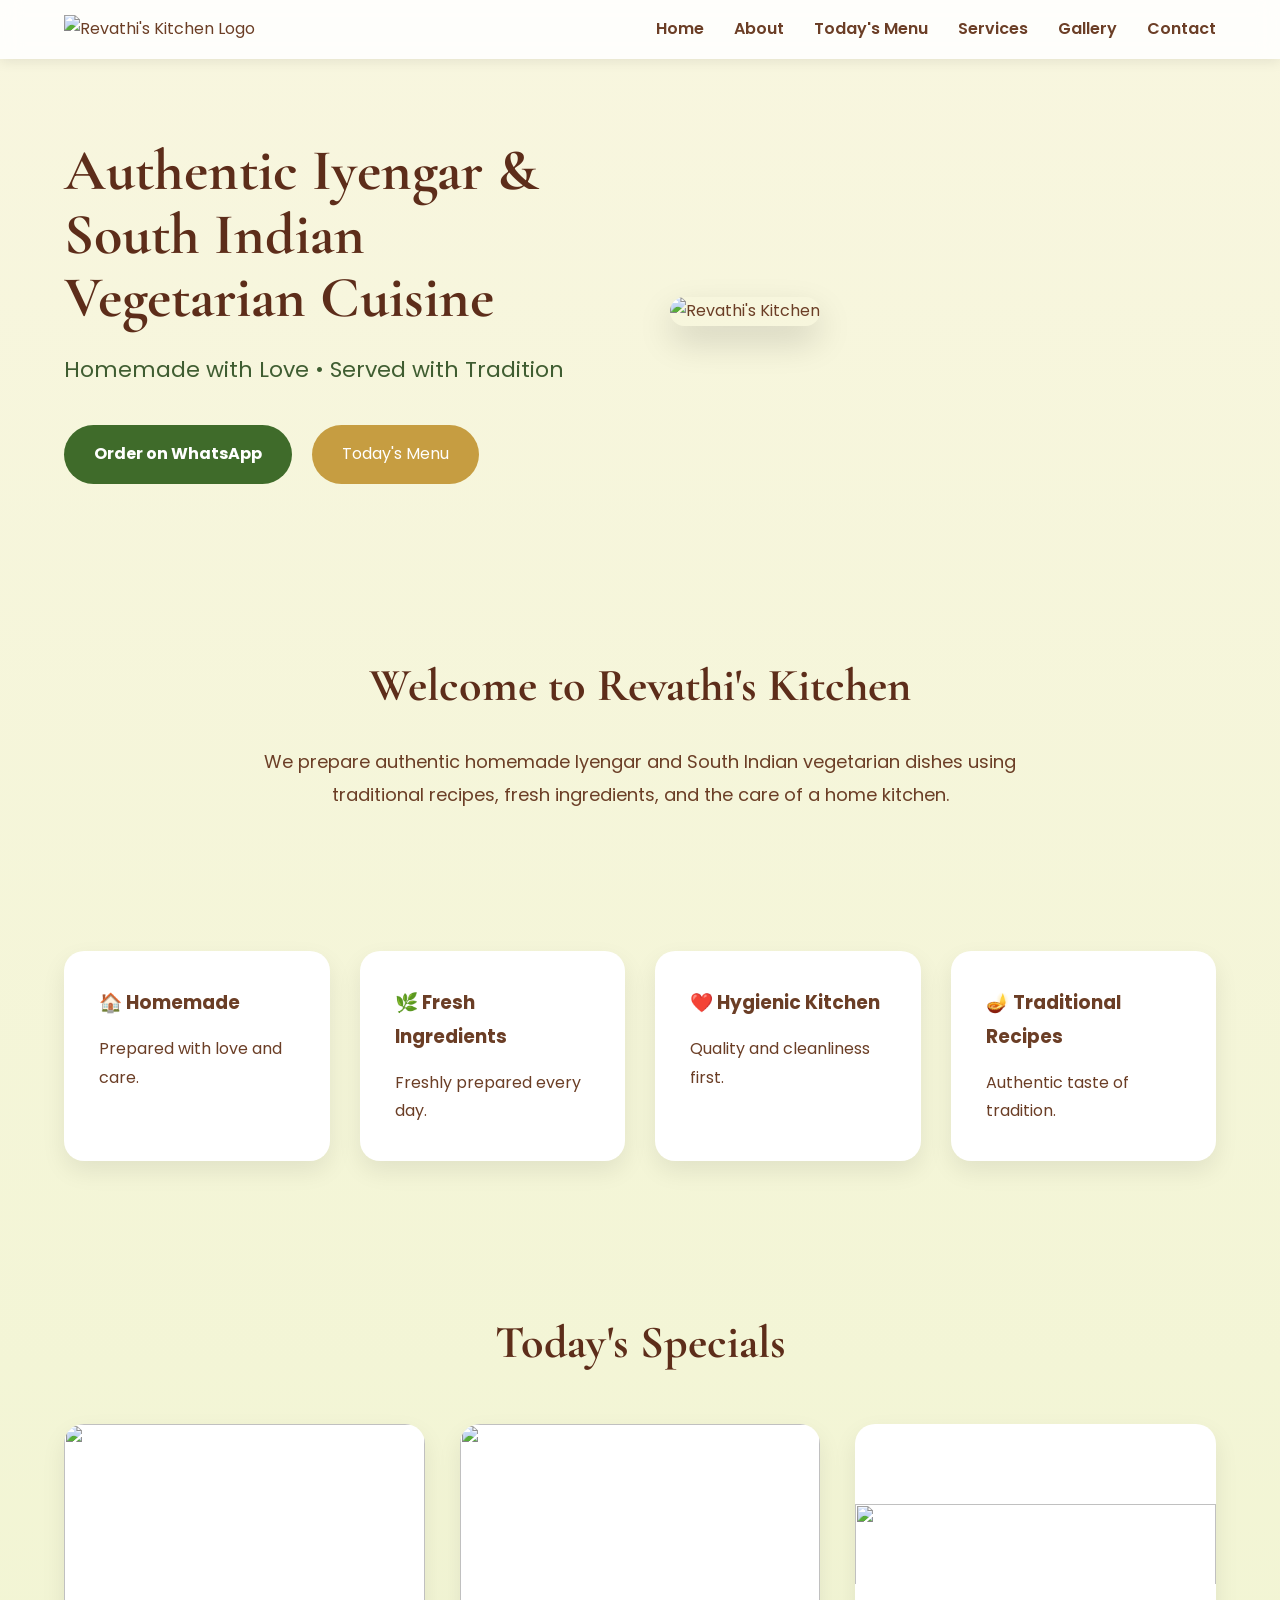
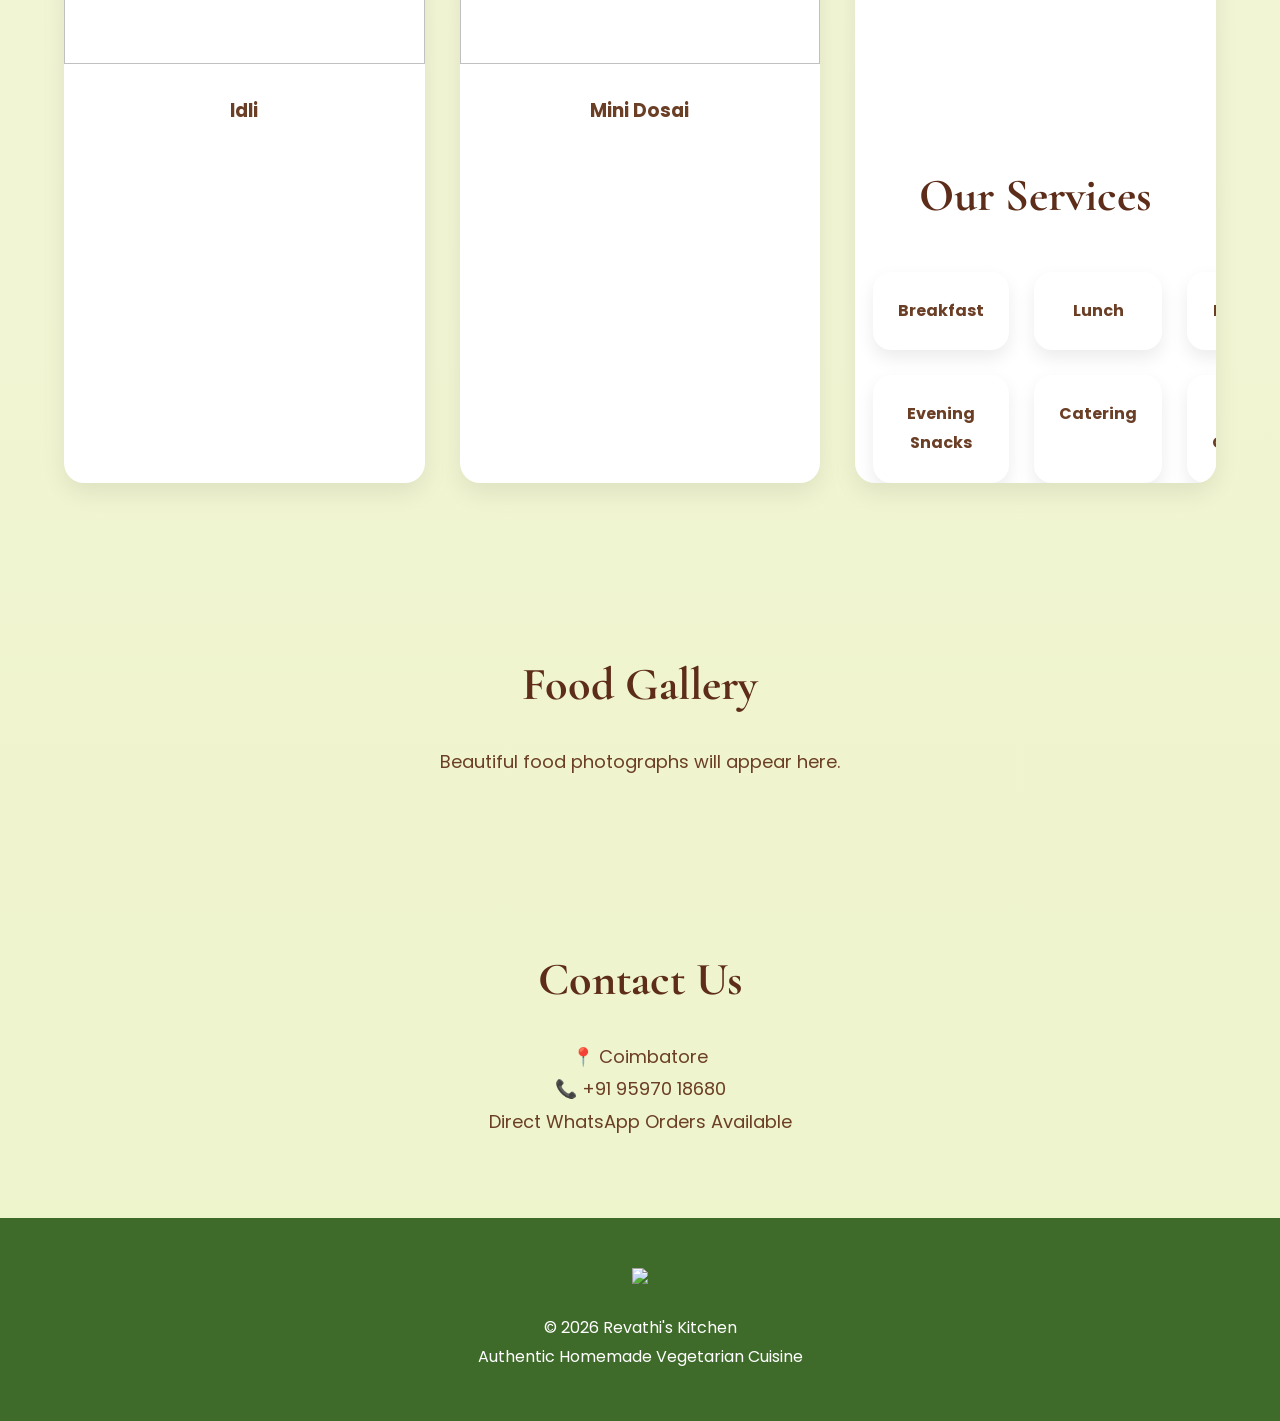
==== index.html @ b97d8c5c "Changes-1-06-08-2026-17:26" ====
<!DOCTYPE html>
<html lang="en">

<head>
    <meta charset="UTF-8">
    <meta name="viewport" content="width=device-width, initial-scale=1.0">

    <title>Revathi's Kitchen | Authentic Iyengar & South Indian Vegetarian Cuisine</title>

    <meta name="description"
        content="Revathi's Kitchen - Authentic Iyengar & South Indian Vegetarian Cuisine. Fresh Homemade Breakfast, Lunch, Dinner, Catering & Bulk Orders in Coimbatore.">

    <meta name="keywords"
        content="Revathi's Kitchen, Coimbatore, Vegetarian Food, Iyengar Food, Homemade Food, Breakfast, Lunch, Catering">

    <link rel="stylesheet" href="css/style.css">

    <link rel="preconnect" href="https://fonts.googleapis.com">
    <link rel="preconnect" href="https://fonts.gstatic.com" crossorigin>

    <link href="https://fonts.googleapis.com/css2?family=Cormorant+Garamond:wght@500;600;700&family=Poppins:wght@300;400;500;600&display=swap" rel="stylesheet">

</head>

<body>

    <!-- ==========================
            HEADER
    ============================ -->

    <header>

        <div class="container nav-container">

            <div class="brand">

                <img src="images/RK_LOGO_PNG.png"
                    alt="Revathi's Kitchen Logo">

            </div>

            <nav>

                <ul>

                    <li><a href="#">Home</a></li>

                    <li><a href="#about">About</a></li>

                    <li><a href="#specials">Today's Menu</a></li>

                    <li><a href="#services">Services</a></li>

                    <li><a href="#gallery">Gallery</a></li>

                    <li><a href="#contact">Contact</a></li>

                </ul>

            </nav>

        </div>

    </header>



    <!-- ==========================
            HERO SECTION
    ============================ -->

    <section class="hero">

        <div class="container hero-grid">

            <div class="hero-text">

                <h1>

                    Authentic Iyengar & South Indian
                    Vegetarian Cuisine

                </h1>

                <p>

                    Homemade with Love • Served with Tradition

                </p>

                <div class="hero-buttons">

                    <a href="#" class="btn-primary">

                        Order on WhatsApp

                    </a>

                    <a href="#specials" class="btn-secondary">

                        Today's Menu

                    </a>

                </div>

            </div>

            <div class="hero-image">

                <img src="images/hero.jpg"
                    alt="Revathi's Kitchen">

            </div>

        </div>

    </section>



    <!-- ==========================
            ABOUT
    ============================ -->

    <section id="about" class="section">

        <div class="container">

            <h2>

                Welcome to Revathi's Kitchen

            </h2>

            <p>

                We prepare authentic homemade Iyengar and
                South Indian vegetarian dishes using
                traditional recipes, fresh ingredients,
                and the care of a home kitchen.

            </p>

        </div>

    </section>



    <!-- ==========================
            WHY US
    ============================ -->

    <section class="features">

        <div class="container feature-grid">

            <div class="feature">

                <h3>🏠 Homemade</h3>

                <p>Prepared with love and care.</p>

            </div>

            <div class="feature">

                <h3>🌿 Fresh Ingredients</h3>

                <p>Freshly prepared every day.</p>

            </div>

            <div class="feature">

                <h3>❤️ Hygienic Kitchen</h3>

                <p>Quality and cleanliness first.</p>

            </div>

            <div class="feature">

                <h3>🪔 Traditional Recipes</h3>

                <p>Authentic taste of tradition.</p>

            </div>

        </div>

    </section>



    <!-- ==========================
            TODAY'S SPECIALS
    ============================ -->

    <section id="specials" class="section">

        <div class="container">

            <h2>

                Today's Specials

            </h2>

            <div class="menu-grid">

                <div class="menu-card">

                    <img src="images/Idli.png">

                    <h3>Idli</h3>

                </div>

                <div class="menu-card">

                    <img src="images/dosa.png">

                    <h3>Mini Dosai</h3>

                </div>

                <div class="menu-card">

                    <img src="images/meals.jpg

                    <h3>South Indian Meals</h3>

                </div>

            </div>

        </div>

    </section>



    <!-- ==========================
            SERVICES
    ============================ -->

    <section id="services" class="section">

        <div class="container">

            <h2>

                Our Services

            </h2>

            <div class="services-grid">

                <div>Breakfast</div>

                <div>Lunch</div>

                <div>Dinner</div>

                <div>Evening Snacks</div>

                <div>Catering</div>

                <div>Bulk Orders</div>

            </div>

        </div>

    </section>



    <!-- ==========================
            GALLERY
    ============================ -->

    <section id="gallery" class="section">

        <div class="container">

            <h2>

                Food Gallery

            </h2>

            <p>

                Beautiful food photographs will appear here.

            </p>

        </div>

    </section>



    <!-- ==========================
            CONTACT
    ============================ -->

    <section id="contact" class="section">

        <div class="container">

            <h2>

                Contact Us

            </h2>

            <p>

                📍 Coimbatore

            </p>

            <p>

                📞 +91 95970 18680

            </p>

            <p>

                Direct WhatsApp Orders Available

            </p>

        </div>

    </section>



    <!-- ==========================
            FOOTER
    ============================ -->

    <footer>

        <div class="container">

            <img src="images/RK_LOGO_PNG.png"
                class="footer-logo">

            <p>

                © 2026 Revathi's Kitchen

            </p>

            <p>

                Authentic Homemade Vegetarian Cuisine

            </p>

        </div>

    </footer>



    <script src="js/script.js"></script>

</body>

</html>
---- css/style.css ----
/* =====================================
   REVATHI'S KITCHEN WEBSITE
   Version 1.0
======================================*/

*{
    margin:0;
    padding:0;
    box-sizing:border-box;
    scroll-behavior:smooth;
}

body{

    font-family:'Poppins',sans-serif;

    background:linear-gradient(180deg,#f8f6df,#edf4cb);

    color:#6b3e26;

    line-height:1.8;

}

/* ===========================
        CONTAINER
=========================== */

.container{

    width:90%;
    max-width:1200px;

    margin:auto;

}

/* ===========================
        HEADER
=========================== */

header{

    background:#ffffffdd;

    backdrop-filter:blur(10px);

    position:sticky;

    top:0;

    z-index:1000;

    box-shadow:0 3px 12px rgba(0,0,0,.08);

}

.nav-container{

    display:flex;

    justify-content:space-between;

    align-items:center;

    padding:15px 0;

}

.brand img{

    width:170px;

}

nav ul{

    list-style:none;

    display:flex;

    gap:30px;

}

nav a{

    text-decoration:none;

    color:#6b3e26;

    font-weight:600;

    transition:.3s;

}

nav a:hover{

    color:#3e6b2d;

}

/* ===========================
        HERO
=========================== */

.hero{

    padding:80px 0;

}

.hero-grid{

    display:grid;

    grid-template-columns:1fr 1fr;

    gap:60px;

    align-items:center;

}

.hero-text h1{

    font-family:'Cormorant Garamond',serif;

    font-size:58px;

    line-height:1.1;

    margin-bottom:20px;

    color:#5d2d1a;

}

.hero-text p{

    font-size:22px;

    margin-bottom:35px;

    color:#3f5d31;

}

/* ===========================
        BUTTONS
=========================== */

.hero-buttons{

    display:flex;

    gap:20px;

    flex-wrap:wrap;

}

.btn-primary{

    background:#3f6b2a;

    color:white;

    padding:15px 30px;

    border-radius:40px;

    text-decoration:none;

    font-weight:bold;

    transition:.3s;

}

.btn-primary:hover{

    background:#295319;

    transform:translateY(-2px);

}

.btn-secondary{

    background:#c69d41;

    color:white;

    padding:15px 30px;

    border-radius:40px;

    text-decoration:none;

    transition:.3s;

}

.btn-secondary:hover{

    background:#b8871e;

}

/* ===========================
        HERO IMAGE
=========================== */

.hero-image img{

    width:100%;

    border-radius:25px;

    box-shadow:0 15px 35px rgba(0,0,0,.15);

}

/* ===========================
        SECTIONS
=========================== */

.section{

    padding:80px 0;

    text-align:center;

}

.section h2{

    font-family:'Cormorant Garamond',serif;

    font-size:46px;

    margin-bottom:20px;

    color:#5d2d1a;

}

.section p{

    max-width:800px;

    margin:auto;

    font-size:18px;

}

/* ===========================
        FEATURES
=========================== */

.features{

    padding:60px 0;

}

.feature-grid{

    display:grid;

    grid-template-columns:repeat(4,1fr);

    gap:30px;

}

.feature{

    background:white;

    padding:35px;

    border-radius:20px;

    box-shadow:0 10px 25px rgba(0,0,0,.08);

    transition:.3s;

}

.feature:hover{

    transform:translateY(-8px);

}

.feature h3{

    margin-bottom:15px;

}

/* ===========================
        MENU
=========================== */

.menu-grid{

    display:grid;

    grid-template-columns:repeat(3,1fr);

    gap:35px;

    margin-top:40px;

}

.menu-card{

    background:white;

    border-radius:20px;

    overflow:hidden;

    box-shadow:0 10px 25px rgba(0,0,0,.08);

}

.menu-card img{

    width:100%;

    height:240px;

    object-fit:cover;

}

.menu-card h3{

    padding:20px;

}

/* ===========================
        SERVICES
=========================== */

.services-grid{

    display:grid;

    grid-template-columns:repeat(3,1fr);

    gap:25px;

    margin-top:35px;

}

.services-grid div{

    background:#ffffff;

    padding:25px;

    border-radius:18px;

    font-weight:bold;

    box-shadow:0 8px 18px rgba(0,0,0,.08);

}

/* ===========================
        FOOTER
=========================== */

footer{

    background:#3f6b2a;

    color:white;

    text-align:center;

    padding:50px 20px;

}

.footer-logo{

    width:120px;

    margin-bottom:20px;

}

/* ===========================
        MOBILE
=========================== */

@media(max-width:900px){

.hero-grid{

    grid-template-columns:1fr;

    text-align:center;

}

.feature-grid{

    grid-template-columns:1fr;

}

.menu-grid{

    grid-template-columns:1fr;

}

.services-grid{

    grid-template-columns:1fr;

}

nav{

    display:none;

}

.hero-text h1{

    font-size:42px;

}

.section h2{

    font-size:36px;

}

}
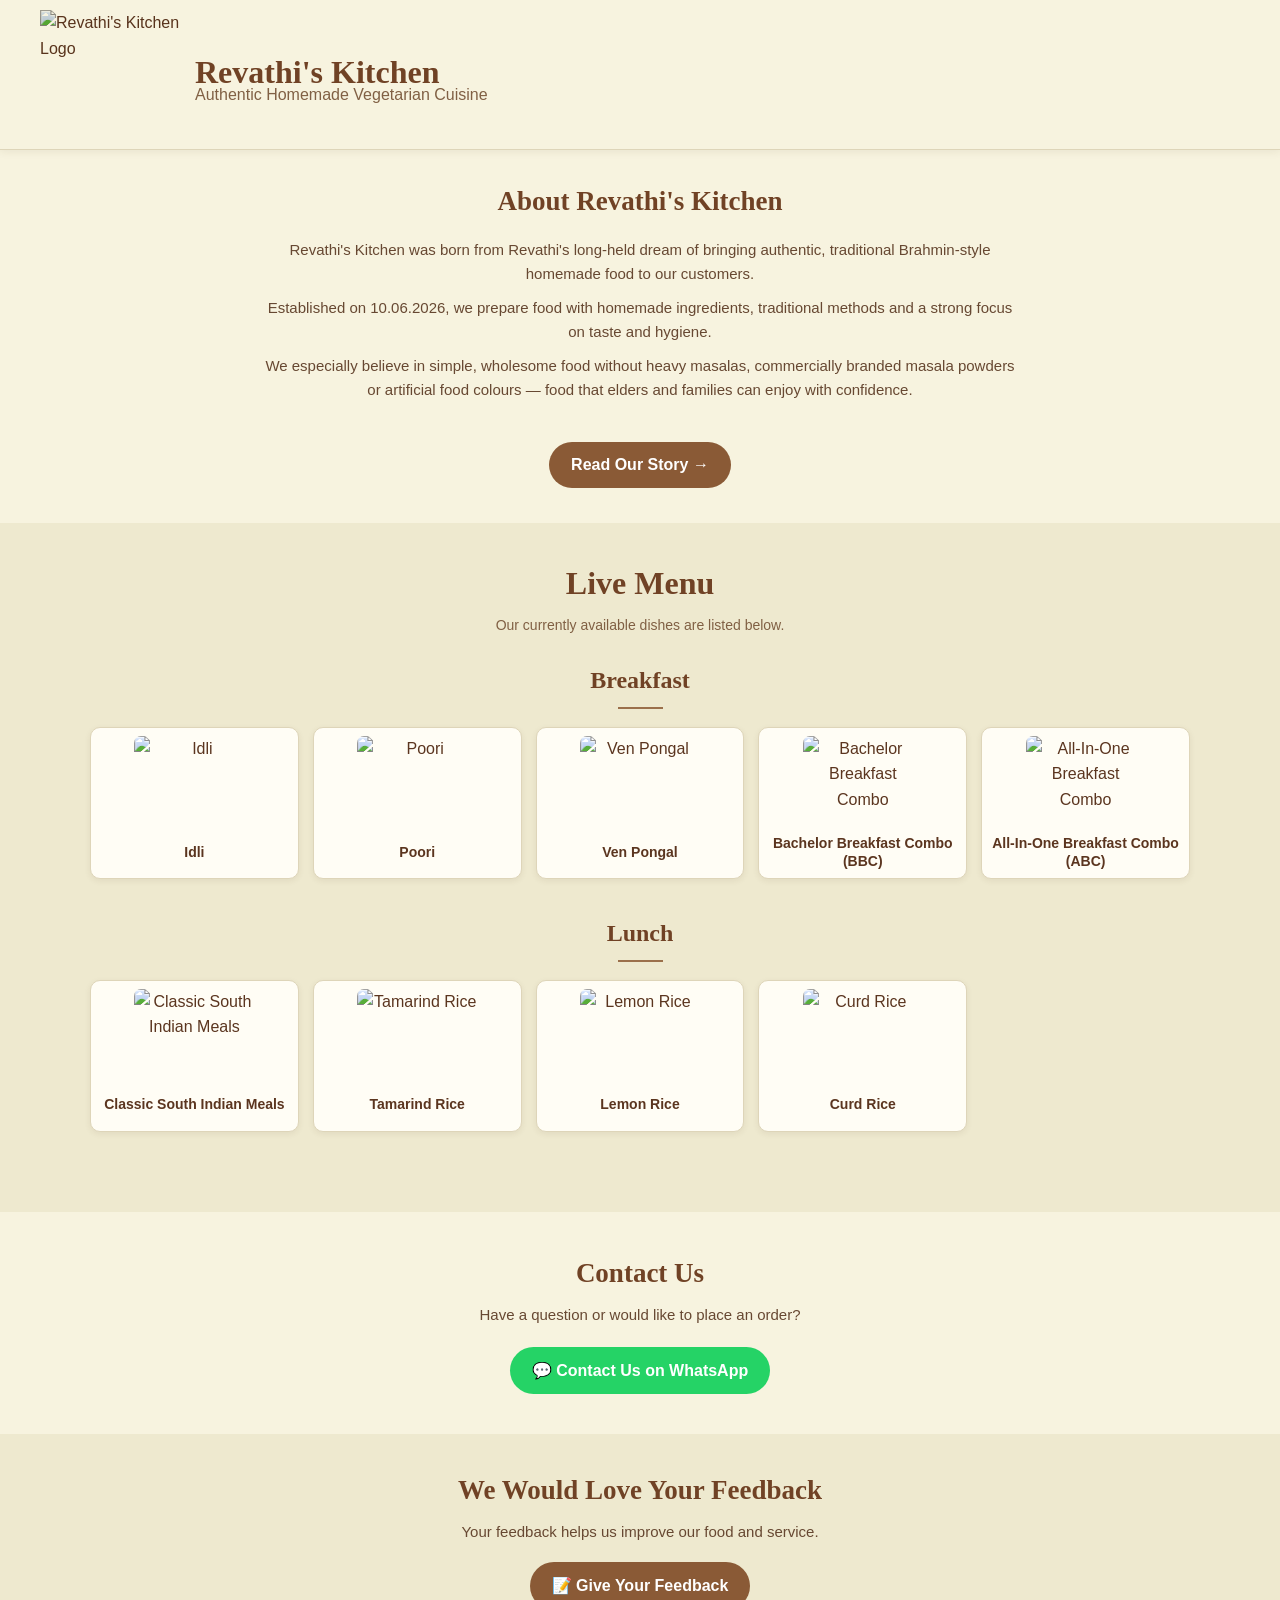
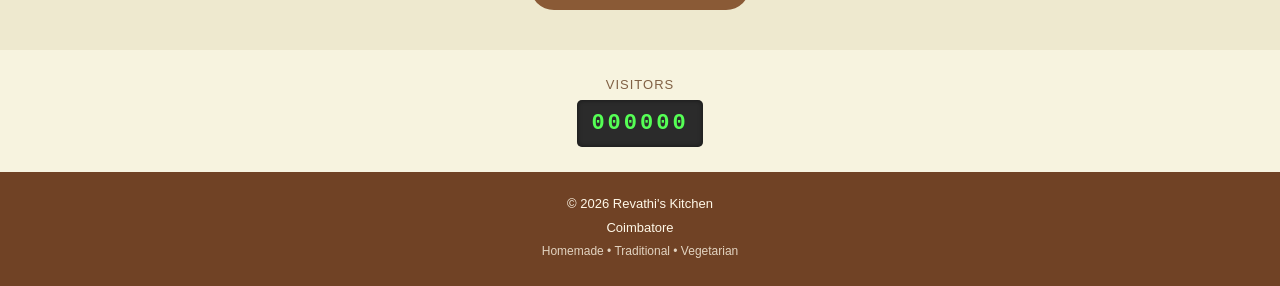
==== commit e93b6a1e: "Add About Us page and live visitor counter" ====
--- a/index.html
+++ b/index.html
@@ -3,376 +3,375 @@
 
 <head>
     <meta charset="UTF-8">
+
     <meta name="viewport" content="width=device-width, initial-scale=1.0">
 
-    <title>Revathi's Kitchen | Authentic Iyengar & South Indian Vegetarian Cuisine</title>
+    <title>Revathi's Kitchen | Coimbatore</title>
 
     <meta name="description"
-        content="Revathi's Kitchen - Authentic Iyengar & South Indian Vegetarian Cuisine. Fresh Homemade Breakfast, Lunch, Dinner, Catering & Bulk Orders in Coimbatore.">
-
-    <meta name="keywords"
-        content="Revathi's Kitchen, Coimbatore, Vegetarian Food, Iyengar Food, Homemade Food, Breakfast, Lunch, Catering">
+        content="Revathi's Kitchen - Authentic homemade vegetarian cuisine from Coimbatore.">
 
     <link rel="stylesheet" href="css/style.css">
-
-    <link rel="preconnect" href="https://fonts.googleapis.com">
-    <link rel="preconnect" href="https://fonts.gstatic.com" crossorigin>
-
-    <link href="https://fonts.googleapis.com/css2?family=Cormorant+Garamond:wght@500;600;700&family=Poppins:wght@300;400;500;600&display=swap" rel="stylesheet">
-
 </head>
 
+
 <body>
 
-    <!-- ==========================
-            HEADER
-    ============================ -->
-
-    <header>
-
-        <div class="container nav-container">
-
-            <div class="brand">
-
-                <img src="images/RK_LOGO_PNG.png"
-                    alt="Revathi's Kitchen Logo">
+    <!-- =========================================
+         HEADER / BRAND
+    ========================================== -->
+
+    <header class="site-header">
+
+        <div class="container">
+
+            <img
+                src="images/RK_LOGO.PNG"
+                alt="Revathi's Kitchen Logo"
+                class="logo"
+            >
+
+            <h1>Revathi's Kitchen</h1>
+
+            <p class="tagline">
+                Authentic Homemade Vegetarian Cuisine
+            </p>
+
+        </div>
+
+    </header>
+
+
+    <!-- =========================================
+         ABOUT REVATHI'S KITCHEN
+    ========================================== -->
+
+    <main>
+
+        <section class="about-section">
+
+    <div class="container">
+
+        <h2>About Revathi's Kitchen</h2>
+
+        <p>
+            Revathi's Kitchen was born from Revathi's long-held
+            dream of bringing authentic, traditional Brahmin-style
+            homemade food to our customers.
+        </p>
+
+        <p>
+            Established on 10.06.2026, we prepare food with
+            homemade ingredients, traditional methods and a strong
+            focus on taste and hygiene.
+        </p>
+
+        <p>
+            We especially believe in simple, wholesome food without
+            heavy masalas, commercially branded masala powders or
+            artificial food colours — food that elders and families
+            can enjoy with confidence.
+        </p>
+
+        <a href="about.html" class="about-button">
+            Read Our Story →
+        </a>
+
+    </div>
+
+</section>
+
+
+        <!-- =========================================
+             LIVE MENU
+        ========================================== -->
+
+        <section class="menu-section">
+
+            <div class="container">
+
+                <h2>Live Menu</h2>
+
+                <p class="menu-introduction">
+                    Our currently available dishes are listed below.
+                </p>
+
+
+                <!-- ===============================
+                     BREAKFAST
+                ================================= -->
+
+                <div class="menu-category">
+
+                    <h3>Breakfast</h3>
+
+                    <div class="menu-grid">
+
+
+                        <!-- Idli -->
+
+                        <article class="menu-item">
+
+                            <img
+                                src="images/idli.jpg"
+                                alt="Idli"
+                            >
+
+                            <h4>Idli</h4>
+
+                        </article>
+
+
+                        <!-- Poori -->
+
+                        <article class="menu-item">
+
+                            <img
+                                src="images/poori.jpg"
+                                alt="Poori"
+                            >
+
+                            <h4>Poori</h4>
+
+                        </article>
+
+
+                        <!-- Ven Pongal -->
+
+                        <article class="menu-item">
+
+                            <img
+                                src="images/venpongal.jpg"
+                                alt="Ven Pongal"
+                            >
+
+                            <h4>Ven Pongal</h4>
+
+                        </article>
+
+
+                        <!-- Bachelor Breakfast Combo -->
+
+                        <article class="menu-item">
+
+                            <img
+                                src="images/bbc.jpg"
+                                alt="Bachelor Breakfast Combo"
+                            >
+
+                            <h4>
+                                Bachelor Breakfast Combo (BBC)
+                            </h4>
+
+                        </article>
+
+
+                        <!-- All-In-One Breakfast Combo -->
+
+                        <article class="menu-item">
+
+                            <img
+                                src="images/abc.jpg"
+                                alt="All-In-One Breakfast Combo"
+                            >
+
+                            <h4>
+                                All-In-One Breakfast Combo (ABC)
+                            </h4>
+
+                        </article>
+
+                    </div>
+
+                </div>
+
+
+                <!-- ===============================
+                     LUNCH
+                ================================= -->
+
+                <div class="menu-category">
+
+                    <h3>Lunch</h3>
+
+                    <div class="menu-grid">
+
+
+                        <!-- Classic South Indian Meals -->
+
+                        <article class="menu-item">
+
+                            <img
+                                src="images/meals.jpg"
+                                alt="Classic South Indian Meals"
+                            >
+
+                            <h4>
+                                Classic South Indian Meals
+                            </h4>
+
+                        </article>
+
+
+                        <!-- Tamarind Rice -->
+
+                        <article class="menu-item">
+
+                            <img
+                                src="images/tamarindrice.jpg"
+                                alt="Tamarind Rice"
+                            >
+
+                            <h4>Tamarind Rice</h4>
+
+                        </article>
+
+
+                        <!-- Lemon Rice -->
+
+                        <article class="menu-item">
+
+                            <img
+                                src="images/lemonrice.jpg"
+                                alt="Lemon Rice"
+                            >
+
+                            <h4>Lemon Rice</h4>
+
+                        </article>
+
+
+                        <!-- Curd Rice -->
+
+                        <article class="menu-item">
+
+                            <img
+                                src="images/curdrice.jpg"
+                                alt="Curd Rice"
+                            >
+
+                            <h4>Curd Rice</h4>
+
+                        </article>
+
+                    </div>
+
+                </div>
 
             </div>
 
-            <nav>
-
-                <ul>
-
-                    <li><a href="#">Home</a></li>
-
-                    <li><a href="#about">About</a></li>
-
-                    <li><a href="#specials">Today's Menu</a></li>
-
-                    <li><a href="#services">Services</a></li>
-
-                    <li><a href="#gallery">Gallery</a></li>
-
-                    <li><a href="#contact">Contact</a></li>
-
-                </ul>
-
-            </nav>
+        </section>
+
+
+        <!-- =========================================
+             CONTACT
+        ========================================== -->
+
+        <section class="contact-section">
+
+            <div class="container">
+
+                <h2>Contact Us</h2>
+
+                <p>
+                    Have a question or would like to place an order?
+                </p>
+
+                <a
+                    href="https://wa.me/917337220930?text=Hello%20Revathi's%20Kitchen%2C%20I%20would%20like%20to%20know%20more%20about%20your%20menu."
+                    class="whatsapp-button"
+                    target="_blank"
+                    rel="noopener noreferrer"
+                >
+                    💬 Contact Us on WhatsApp
+                </a>
+
+            </div>
+
+        </section>
+
+
+        <!-- =========================================
+             FEEDBACK
+        ========================================== -->
+
+        <section class="feedback-section">
+
+            <div class="container">
+
+                <h2>We Would Love Your Feedback</h2>
+
+                <p>
+                    Your feedback helps us improve our food
+                    and service.
+                </p>
+
+                <a
+                    href="https://wa.me/917337220930?text=Hello%20Revathi's%20Kitchen%2C%20I%20would%20like%20to%20share%20my%20feedback."
+                    class="feedback-button"
+                    target="_blank"
+                    rel="noopener noreferrer"
+                >
+                    📝 Give Your Feedback
+                </a>
+
+            </div>
+
+        </section>
+
+
+        <!-- =========================================
+             VISITOR COUNTER
+        ========================================== -->
+
+        <section class="visitor-section">
+
+            <div class="container">
+
+                <p class="visitor-label">
+                    Visitors
+                </p>
+
+                <div
+                    id="visitor-counter"
+                    class="visitor-counter"
+                >
+                    000000
+                </div>
+
+            </div>
+
+        </section>
+
+    </main>
+
+
+    <!-- =========================================
+         FOOTER
+    ========================================== -->
+
+    <footer class="site-footer">
+
+        <div class="container">
+
+            <p>
+                © 2026 Revathi's Kitchen
+            </p>
+
+            <p>
+                Coimbatore
+            </p>
+
+            <p class="footer-note">
+                Homemade • Traditional • Vegetarian
+            </p>
 
         </div>
 
-    </header>
-
-
-
-    <!-- ==========================
-            HERO SECTION
-    ============================ -->
-
-    <section class="hero">
-
-        <div class="container hero-grid">
-
-            <div class="hero-text">
-
-                <h1>
-
-                    Authentic Iyengar & South Indian
-                    Vegetarian Cuisine
-
-                </h1>
-
-                <p>
-
-                    Homemade with Love • Served with Tradition
-
-                </p>
-
-                <div class="hero-buttons">
-
-                    <a href="#" class="btn-primary">
-
-                        Order on WhatsApp
-
-                    </a>
-
-                    <a href="#specials" class="btn-secondary">
-
-                        Today's Menu
-
-                    </a>
-
-                </div>
-
-            </div>
-
-            <div class="hero-image">
-
-                <img src="images/hero.jpg"
-                    alt="Revathi's Kitchen">
-
-            </div>
-
-        </div>
-
-    </section>
-
-
-
-    <!-- ==========================
-            ABOUT
-    ============================ -->
-
-    <section id="about" class="section">
-
-        <div class="container">
-
-            <h2>
-
-                Welcome to Revathi's Kitchen
-
-            </h2>
-
-            <p>
-
-                We prepare authentic homemade Iyengar and
-                South Indian vegetarian dishes using
-                traditional recipes, fresh ingredients,
-                and the care of a home kitchen.
-
-            </p>
-
-        </div>
-
-    </section>
-
-
-
-    <!-- ==========================
-            WHY US
-    ============================ -->
-
-    <section class="features">
-
-        <div class="container feature-grid">
-
-            <div class="feature">
-
-                <h3>🏠 Homemade</h3>
-
-                <p>Prepared with love and care.</p>
-
-            </div>
-
-            <div class="feature">
-
-                <h3>🌿 Fresh Ingredients</h3>
-
-                <p>Freshly prepared every day.</p>
-
-            </div>
-
-            <div class="feature">
-
-                <h3>❤️ Hygienic Kitchen</h3>
-
-                <p>Quality and cleanliness first.</p>
-
-            </div>
-
-            <div class="feature">
-
-                <h3>🪔 Traditional Recipes</h3>
-
-                <p>Authentic taste of tradition.</p>
-
-            </div>
-
-        </div>
-
-    </section>
-
-
-
-    <!-- ==========================
-            TODAY'S SPECIALS
-    ============================ -->
-
-    <section id="specials" class="section">
-
-        <div class="container">
-
-            <h2>
-
-                Today's Specials
-
-            </h2>
-
-            <div class="menu-grid">
-
-                <div class="menu-card">
-
-                    <img src="images/Idli.png">
-
-                    <h3>Idli</h3>
-
-                </div>
-
-                <div class="menu-card">
-
-                    <img src="images/dosa.png">
-
-                    <h3>Mini Dosai</h3>
-
-                </div>
-
-                <div class="menu-card">
-
-                    <img src="images/meals.jpg
-
-                    <h3>South Indian Meals</h3>
-
-                </div>
-
-            </div>
-
-        </div>
-
-    </section>
-
-
-
-    <!-- ==========================
-            SERVICES
-    ============================ -->
-
-    <section id="services" class="section">
-
-        <div class="container">
-
-            <h2>
-
-                Our Services
-
-            </h2>
-
-            <div class="services-grid">
-
-                <div>Breakfast</div>
-
-                <div>Lunch</div>
-
-                <div>Dinner</div>
-
-                <div>Evening Snacks</div>
-
-                <div>Catering</div>
-
-                <div>Bulk Orders</div>
-
-            </div>
-
-        </div>
-
-    </section>
-
-
-
-    <!-- ==========================
-            GALLERY
-    ============================ -->
-
-    <section id="gallery" class="section">
-
-        <div class="container">
-
-            <h2>
-
-                Food Gallery
-
-            </h2>
-
-            <p>
-
-                Beautiful food photographs will appear here.
-
-            </p>
-
-        </div>
-
-    </section>
-
-
-
-    <!-- ==========================
-            CONTACT
-    ============================ -->
-
-    <section id="contact" class="section">
-
-        <div class="container">
-
-            <h2>
-
-                Contact Us
-
-            </h2>
-
-            <p>
-
-                📍 Coimbatore
-
-            </p>
-
-            <p>
-
-                📞 +91 95970 18680
-
-            </p>
-
-            <p>
-
-                Direct WhatsApp Orders Available
-
-            </p>
-
-        </div>
-
-    </section>
-
-
-
-    <!-- ==========================
-            FOOTER
-    ============================ -->
-
-    <footer>
-
-        <div class="container">
-
-            <img src="images/RK_LOGO_PNG.png"
-                class="footer-logo">
-
-            <p>
-
-                © 2026 Revathi's Kitchen
-
-            </p>
-
-            <p>
-
-                Authentic Homemade Vegetarian Cuisine
-
-            </p>
-
-        </div>
-
     </footer>
 
-
-
     <script src="js/script.js"></script>
 
 </body>
 
-</html>
+</html>
--- a/css/style.css
+++ b/css/style.css
@@ -1,454 +1,880 @@
-/* =====================================
-   REVATHI'S KITCHEN WEBSITE
-   Version 1.0
-======================================*/
-
-*{
-    margin:0;
-    padding:0;
-    box-sizing:border-box;
-    scroll-behavior:smooth;
-}
-
-body{
-
-    font-family:'Poppins',sans-serif;
-
-    background:linear-gradient(180deg,#f8f6df,#edf4cb);
-
-    color:#6b3e26;
-
-    line-height:1.8;
-
-}
-
-/* ===========================
-        CONTAINER
-=========================== */
-
-.container{
-
-    width:90%;
-    max-width:1200px;
-
-    margin:auto;
-
-}
-
-/* ===========================
-        HEADER
-=========================== */
-
-header{
-
-    background:#ffffffdd;
-
-    backdrop-filter:blur(10px);
-
-    position:sticky;
-
-    top:0;
-
-    z-index:1000;
-
-    box-shadow:0 3px 12px rgba(0,0,0,.08);
-
-}
-
-.nav-container{
-
-    display:flex;
-
-    justify-content:space-between;
-
-    align-items:center;
-
-    padding:15px 0;
-
-}
-
-.brand img{
-
-    width:170px;
-
-}
-
-nav ul{
-
-    list-style:none;
-
-    display:flex;
-
-    gap:30px;
-
-}
-
-nav a{
-
-    text-decoration:none;
-
-    color:#6b3e26;
-
-    font-weight:600;
-
-    transition:.3s;
-
-}
-
-nav a:hover{
-
-    color:#3e6b2d;
-
-}
-
-/* ===========================
-        HERO
-=========================== */
-
-.hero{
-
-    padding:80px 0;
-
-}
-
-.hero-grid{
-
-    display:grid;
-
-    grid-template-columns:1fr 1fr;
-
-    gap:60px;
-
-    align-items:center;
-
-}
-
-.hero-text h1{
-
-    font-family:'Cormorant Garamond',serif;
-
-    font-size:58px;
-
-    line-height:1.1;
-
-    margin-bottom:20px;
-
-    color:#5d2d1a;
-
-}
-
-.hero-text p{
-
-    font-size:22px;
-
-    margin-bottom:35px;
-
-    color:#3f5d31;
-
-}
-
-/* ===========================
-        BUTTONS
-=========================== */
-
-.hero-buttons{
-
-    display:flex;
-
-    gap:20px;
-
-    flex-wrap:wrap;
-
-}
-
-.btn-primary{
-
-    background:#3f6b2a;
-
-    color:white;
-
-    padding:15px 30px;
-
-    border-radius:40px;
-
-    text-decoration:none;
-
-    font-weight:bold;
-
-    transition:.3s;
-
-}
-
-.btn-primary:hover{
-
-    background:#295319;
-
-    transform:translateY(-2px);
-
-}
-
-.btn-secondary{
-
-    background:#c69d41;
-
-    color:white;
-
-    padding:15px 30px;
-
-    border-radius:40px;
-
-    text-decoration:none;
-
-    transition:.3s;
-
-}
-
-.btn-secondary:hover{
-
-    background:#b8871e;
-
-}
-
-/* ===========================
-        HERO IMAGE
-=========================== */
-
-.hero-image img{
-
-    width:100%;
-
-    border-radius:25px;
-
-    box-shadow:0 15px 35px rgba(0,0,0,.15);
-
-}
-
-/* ===========================
-        SECTIONS
-=========================== */
-
-.section{
-
-    padding:80px 0;
-
-    text-align:center;
-
-}
-
-.section h2{
-
-    font-family:'Cormorant Garamond',serif;
-
-    font-size:46px;
-
-    margin-bottom:20px;
-
-    color:#5d2d1a;
-
-}
-
-.section p{
-
-    max-width:800px;
-
-    margin:auto;
-
-    font-size:18px;
-
-}
-
-/* ===========================
-        FEATURES
-=========================== */
-
-.features{
-
-    padding:60px 0;
-
-}
-
-.feature-grid{
-
-    display:grid;
-
-    grid-template-columns:repeat(4,1fr);
-
-    gap:30px;
-
-}
-
-.feature{
-
-    background:white;
-
-    padding:35px;
-
-    border-radius:20px;
-
-    box-shadow:0 10px 25px rgba(0,0,0,.08);
-
-    transition:.3s;
-
-}
-
-.feature:hover{
-
-    transform:translateY(-8px);
-
-}
-
-.feature h3{
-
-    margin-bottom:15px;
-
-}
-
-/* ===========================
-        MENU
-=========================== */
-
-.menu-grid{
-
-    display:grid;
-
-    grid-template-columns:repeat(3,1fr);
-
-    gap:35px;
-
-    margin-top:40px;
-
-}
-
-.menu-card{
-
-    background:white;
-
-    border-radius:20px;
-
-    overflow:hidden;
-
-    box-shadow:0 10px 25px rgba(0,0,0,.08);
-
-}
-
-.menu-card img{
-
-    width:100%;
-
-    height:240px;
-
-    object-fit:cover;
-
-}
-
-.menu-card h3{
-
-    padding:20px;
-
-}
-
-/* ===========================
-        SERVICES
-=========================== */
-
-.services-grid{
-
-    display:grid;
-
-    grid-template-columns:repeat(3,1fr);
-
-    gap:25px;
-
-    margin-top:35px;
-
-}
-
-.services-grid div{
-
-    background:#ffffff;
-
-    padding:25px;
-
-    border-radius:18px;
-
-    font-weight:bold;
-
-    box-shadow:0 8px 18px rgba(0,0,0,.08);
-
-}
-
-/* ===========================
-        FOOTER
-=========================== */
-
-footer{
-
-    background:#3f6b2a;
-
-    color:white;
-
-    text-align:center;
-
-    padding:50px 20px;
-
-}
-
-.footer-logo{
-
-    width:120px;
-
-    margin-bottom:20px;
-
-}
-
-/* ===========================
-        MOBILE
-=========================== */
-
-@media(max-width:900px){
-
-.hero-grid{
-
-    grid-template-columns:1fr;
-
-    text-align:center;
-
-}
-
-.feature-grid{
-
-    grid-template-columns:1fr;
-
-}
-
-.menu-grid{
-
-    grid-template-columns:1fr;
-
-}
-
-.services-grid{
-
-    grid-template-columns:1fr;
-
-}
-
-nav{
-
-    display:none;
-
-}
-
-.hero-text h1{
-
-    font-size:42px;
-
-}
-
-.section h2{
-
-    font-size:36px;
-
-}
-
-}
+/* =========================================
+   REVATHI'S KITCHEN
+   Simple Landing Page - Version 1.0
+========================================= */
+
+
+/* =========================================
+   BASIC RESET
+========================================= */
+
+* {
+    margin: 0;
+    padding: 0;
+    box-sizing: border-box;
+}
+
+
+html {
+    scroll-behavior: smooth;
+}
+
+
+body {
+    font-family: Arial, Helvetica, sans-serif;
+
+    background-color: #f7f3df;
+
+    color: #5b351f;
+
+    line-height: 1.6;
+}
+
+
+/* =========================================
+   COMMON CONTAINER
+========================================= */
+
+.container {
+    width: 92%;
+    max-width: 1100px;
+
+    margin: 0 auto;
+}
+
+
+/* =========================================
+   FIXED HEADER
+========================================= */
+
+.site-header {
+    position: fixed;
+
+    top: 0;
+    left: 0;
+
+    width: 100%;
+
+    height: 150px;
+
+    z-index: 1000;
+
+    background-color: #f7f3df;
+
+    border-bottom: 1px solid #ded5b9;
+
+    box-shadow: 0 2px 8px rgba(80, 70, 30, 0.08);
+}
+
+
+/* Header container */
+
+.site-header .container {
+    height: 100%;
+
+    width: 94%;
+
+    max-width: 1200px;
+
+    margin: 0 auto;
+
+    display: flex;
+
+    align-items: center;
+
+    position: relative;
+}
+
+/* Logo */
+
+.logo {
+    position: absolute;
+
+    left: 0;
+
+    top: 10px;
+
+    width: 130px;
+
+    height: 130px;
+
+    object-fit: contain;
+
+    margin: 0;
+
+    mix-blend-mode: multiply;
+}
+
+/* Brand text */
+
+.site-header h1 {
+    font-family: Georgia, "Times New Roman", serif;
+
+    font-size: 32px;
+
+    color: #704225;
+
+    margin: 0 0 3px 155px;
+}
+
+/* Tagline */
+
+.tagline {
+    position: absolute;
+
+    left: 155px;
+
+    top: 82px;
+
+    font-size: 15px;
+
+    color: #704225;
+
+    margin: 0;
+}
+/* LOGO */
+
+.logo {
+    display: block;
+
+    width: 140px;
+
+    height: auto;
+
+    max-height: 140px;
+
+    object-fit: contain;
+
+    margin: 0 auto 10px;
+}
+
+
+/* WEBSITE NAME */
+
+.site-header h1 {
+    font-family: Georgia, "Times New Roman", serif;
+
+    font-size: 32px;
+
+    color: #704225;
+
+    margin-bottom: 4px;
+}
+
+
+/* TAGLINE */
+
+.tagline {
+    font-size: 16px;
+
+    color: #806044;
+
+    margin-bottom: 5px;
+}
+
+/* =========================================
+   LEAVE SPACE FOR FIXED HEADER
+========================================= */
+
+main {
+    padding-top: 150px;
+}
+
+/* =========================================
+   ABOUT SECTION
+========================================= */
+
+.about-section {
+    text-align: center;
+
+    padding: 30px 15px 35px;
+
+    background-color: #f7f3df;
+}
+
+
+.about-section h2 {
+    font-family: Georgia, "Times New Roman", serif;
+
+    font-size: 27px;
+
+    color: #704225;
+
+    margin-bottom: 15px;
+}
+
+
+.about-section p {
+    max-width: 760px;
+
+    margin: 0 auto 10px;
+
+    font-size: 15px;
+
+    color: #674832;
+}
+
+
+/* =========================================
+   LIVE MENU
+========================================= */
+
+.menu-section {
+    padding: 35px 15px 45px;
+
+    background-color: #eee9cf;
+}
+
+
+.menu-section > .container > h2 {
+    text-align: center;
+
+    font-family: Georgia, "Times New Roman", serif;
+
+    font-size: 32px;
+
+    color: #704225;
+
+    margin-bottom: 5px;
+}
+
+
+.menu-introduction {
+    text-align: center;
+
+    font-size: 14px;
+
+    color: #806044;
+
+    margin-bottom: 25px;
+}
+
+
+/* =========================================
+   MENU CATEGORY
+========================================= */
+
+.menu-category {
+    margin-bottom: 35px;
+}
+
+
+.menu-category h3 {
+    text-align: center;
+
+    font-family: Georgia, "Times New Roman", serif;
+
+    font-size: 24px;
+
+    color: #704225;
+
+    margin-bottom: 18px;
+
+    position: relative;
+}
+
+
+.menu-category h3::after {
+    content: "";
+
+    display: block;
+
+    width: 45px;
+
+    height: 2px;
+
+    background-color: #9b704b;
+
+    margin: 7px auto 0;
+}
+
+
+/* =========================================
+   MENU GRID
+========================================= */
+
+.menu-grid {
+    display: grid;
+
+    grid-template-columns: repeat(5, 1fr);
+
+    gap: 14px;
+
+    justify-content: center;
+}
+
+
+/* =========================================
+   MENU ITEM
+========================================= */
+
+.menu-item {
+    background-color: #fffdf5;
+
+    border: 1px solid #ded5b9;
+
+    border-radius: 10px;
+
+    padding: 8px;
+
+    text-align: center;
+
+    box-shadow: 0 2px 6px rgba(80, 50, 25, 0.08);
+
+    transition: transform 0.2s ease;
+}
+
+
+.menu-item:hover {
+    transform: translateY(-3px);
+}
+
+
+/* =========================================
+   FOOD IMAGE
+========================================= */
+
+.menu-item img {
+    display: block;
+
+    width: 120px;
+
+    height: 90px;
+
+    object-fit: cover;
+
+    border-radius: 7px;
+
+    margin: 0 auto 8px;
+}
+
+
+/* =========================================
+   FOOD NAME
+========================================= */
+
+.menu-item h4 {
+    font-size: 14px;
+
+    line-height: 1.3;
+
+    color: #5b351f;
+
+    min-height: 36px;
+
+    display: flex;
+
+    align-items: center;
+
+    justify-content: center;
+}
+
+
+/* =========================================
+   CONTACT SECTION
+========================================= */
+
+.contact-section {
+    text-align: center;
+
+    padding: 40px 15px;
+
+    background-color: #f7f3df;
+}
+
+
+.contact-section h2 {
+    font-family: Georgia, "Times New Roman", serif;
+
+    font-size: 27px;
+
+    color: #704225;
+
+    margin-bottom: 8px;
+}
+
+
+.contact-section p {
+    font-size: 15px;
+
+    margin-bottom: 20px;
+
+    color: #674832;
+}
+
+
+/* =========================================
+   WHATSAPP BUTTON
+========================================= */
+
+.whatsapp-button {
+    display: inline-block;
+
+    background-color: #25D366;
+
+    color: white;
+
+    text-decoration: none;
+
+    font-size: 16px;
+
+    font-weight: bold;
+
+    padding: 11px 22px;
+
+    border-radius: 30px;
+
+    transition: background-color 0.2s ease;
+}
+
+
+.whatsapp-button:hover {
+    background-color: #1da851;
+}
+
+
+/* =========================================
+   FEEDBACK SECTION
+========================================= */
+
+.feedback-section {
+    text-align: center;
+
+    padding: 35px 15px 40px;
+
+    background-color: #eee9cf;
+}
+
+
+.feedback-section h2 {
+    font-family: Georgia, "Times New Roman", serif;
+
+    font-size: 27px;
+
+    color: #704225;
+
+    margin-bottom: 8px;
+}
+
+
+.feedback-section p {
+    font-size: 15px;
+
+    color: #674832;
+
+    margin-bottom: 18px;
+}
+
+
+/* =========================================
+   FEEDBACK BUTTON
+========================================= */
+
+.feedback-button {
+    display: inline-block;
+
+    background-color: #8a5a36;
+
+    color: white;
+
+    text-decoration: none;
+
+    font-size: 16px;
+
+    font-weight: bold;
+
+    padding: 11px 22px;
+
+    border-radius: 30px;
+
+    transition: background-color 0.2s ease;
+}
+
+
+.feedback-button:hover {
+    background-color: #704225;
+}
+
+
+/* =========================================
+   VISITOR COUNTER
+========================================= */
+
+.visitor-section {
+    text-align: center;
+
+    padding: 25px 15px;
+
+    background-color: #f7f3df;
+}
+
+
+.visitor-label {
+    font-size: 13px;
+
+    color: #806044;
+
+    margin-bottom: 4px;
+
+    text-transform: uppercase;
+
+    letter-spacing: 1px;
+}
+
+
+.visitor-counter {
+    display: inline-block;
+
+    background-color: #2b2b2b;
+
+    color: #55ff55;
+
+    font-family: "Courier New", monospace;
+
+    font-size: 22px;
+
+    font-weight: bold;
+
+    letter-spacing: 3px;
+
+    padding: 6px 14px;
+
+    border-radius: 5px;
+
+    box-shadow: inset 0 0 5px rgba(0, 0, 0, 0.5);
+}
+
+
+/* =========================================
+   FOOTER
+========================================= */
+
+.site-footer {
+    text-align: center;
+
+    background-color: #704225;
+
+    color: #fff8e8;
+
+    padding: 22px 15px;
+}
+
+
+.site-footer p {
+    font-size: 13px;
+
+    margin-bottom: 3px;
+}
+
+
+.site-footer .footer-note {
+    opacity: 0.8;
+
+    font-size: 12px;
+}
+
+
+/* =========================================
+   TABLET
+========================================= */
+
+@media (max-width: 900px) {
+
+    .menu-grid {
+        grid-template-columns: repeat(3, 1fr);
+    }
+
+}
+
+
+/* =========================================
+   MOBILE
+========================================= */
+
+@media (max-width: 600px) {
+
+    .container {
+        width: 94%;
+    }
+
+
+    .site-header {
+        padding-top: 20px;
+    }
+
+
+    .logo {
+        width: 130px;
+
+        max-height: 130px;
+    }
+
+
+    .site-header h1 {
+        font-size: 27px;
+    }
+
+
+    .tagline {
+        font-size: 14px;
+    }
+
+
+    .about-section {
+        padding-top: 25px;
+    }
+
+
+    .about-section h2 {
+        font-size: 24px;
+    }
+
+
+    .menu-section {
+        padding-left: 10px;
+
+        padding-right: 10px;
+    }
+
+
+    .menu-section > .container > h2 {
+        font-size: 28px;
+    }
+
+
+    .menu-grid {
+        grid-template-columns: repeat(2, 1fr);
+
+        gap: 10px;
+    }
+
+
+    .menu-item {
+        padding: 7px;
+    }
+
+
+    .menu-item img {
+        width: 110px;
+
+        height: 80px;
+    }
+
+
+    .menu-item h4 {
+        font-size: 13px;
+
+        min-height: 34px;
+    }
+
+
+    .contact-section h2,
+    .feedback-section h2 {
+        font-size: 24px;
+    }
+
+
+    .whatsapp-button,
+    .feedback-button {
+        font-size: 15px;
+
+        padding: 10px 18px;
+    }
+
+}
+
+
+/* =========================================
+   VERY SMALL MOBILE
+========================================= */
+
+@media (max-width: 380px) {
+
+    .menu-grid {
+        grid-template-columns: 1fr;
+    }
+
+
+    .menu-item {
+        max-width: 180px;
+
+        margin: 0 auto;
+
+        width: 100%;
+    }
+
+
+    .menu-item img {
+        width: 130px;
+
+        height: 90px;
+    }
+
+}
+/* =========================================
+   ABOUT US PAGE
+========================================= */
+
+.about-page {
+    padding: 45px 15px 60px;
+
+    background-color: #f7f3df;
+
+    text-align: center;
+}
+
+
+.about-page h2 {
+    font-family: Georgia, "Times New Roman", serif;
+
+    font-size: 34px;
+
+    color: #704225;
+
+    margin-bottom: 30px;
+}
+
+
+/* Revathi's photograph */
+
+.revathi-photo {
+    margin: 0 auto 30px;
+
+    width: 220px;
+}
+
+
+.revathi-photo img {
+    display: block;
+
+    width: 220px;
+
+    height: 280px;
+
+    object-fit: cover;
+
+    border-radius: 8px;
+
+    border: 1px solid #d6c6a8;
+
+    box-shadow: 0 3px 10px rgba(80, 50, 25, 0.15);
+}
+
+
+/* Story heading */
+
+.about-page h3 {
+    font-family: Georgia, "Times New Roman", serif;
+
+    font-size: 27px;
+
+    color: #704225;
+
+    margin-bottom: 25px;
+}
+
+
+/* Story */
+
+.story-content {
+    max-width: 800px;
+
+    margin: 0 auto;
+
+    text-align: left;
+}
+
+
+.story-content p {
+    font-size: 16px;
+
+    line-height: 1.8;
+
+    color: #674832;
+
+    margin-bottom: 18px;
+}
+
+
+/* Story sub-headings */
+
+.story-content h4 {
+    font-family: Georgia, "Times New Roman", serif;
+
+    font-size: 21px;
+
+    color: #704225;
+
+    margin-top: 30px;
+
+    margin-bottom: 10px;
+
+    text-align: center;
+}
+
+
+/* Back button */
+
+.about-button {
+    display: inline-block;
+
+    margin-top: 30px;
+
+    padding: 10px 22px;
+
+    background-color: #8a5a36;
+
+    color: white;
+
+    text-decoration: none;
+
+    border-radius: 25px;
+
+    font-weight: bold;
+}
+
+
+.about-button:hover {
+    background-color: #704225;
+}
+
+
+/* =========================================
+   ABOUT US - MOBILE
+========================================= */
+
+@media (max-width: 600px) {
+
+    .about-page {
+        padding-top: 35px;
+    }
+
+
+    .about-page h2 {
+        font-size: 28px;
+    }
+
+
+    .about-page h3 {
+        font-size: 23px;
+    }
+
+
+    .revathi-photo,
+    .revathi-photo img {
+        width: 190px;
+    }
+
+
+    .revathi-photo img {
+        height: 240px;
+    }
+
+
+    .story-content p {
+        font-size: 15px;
+
+        line-height: 1.7;
+    }
+
+}
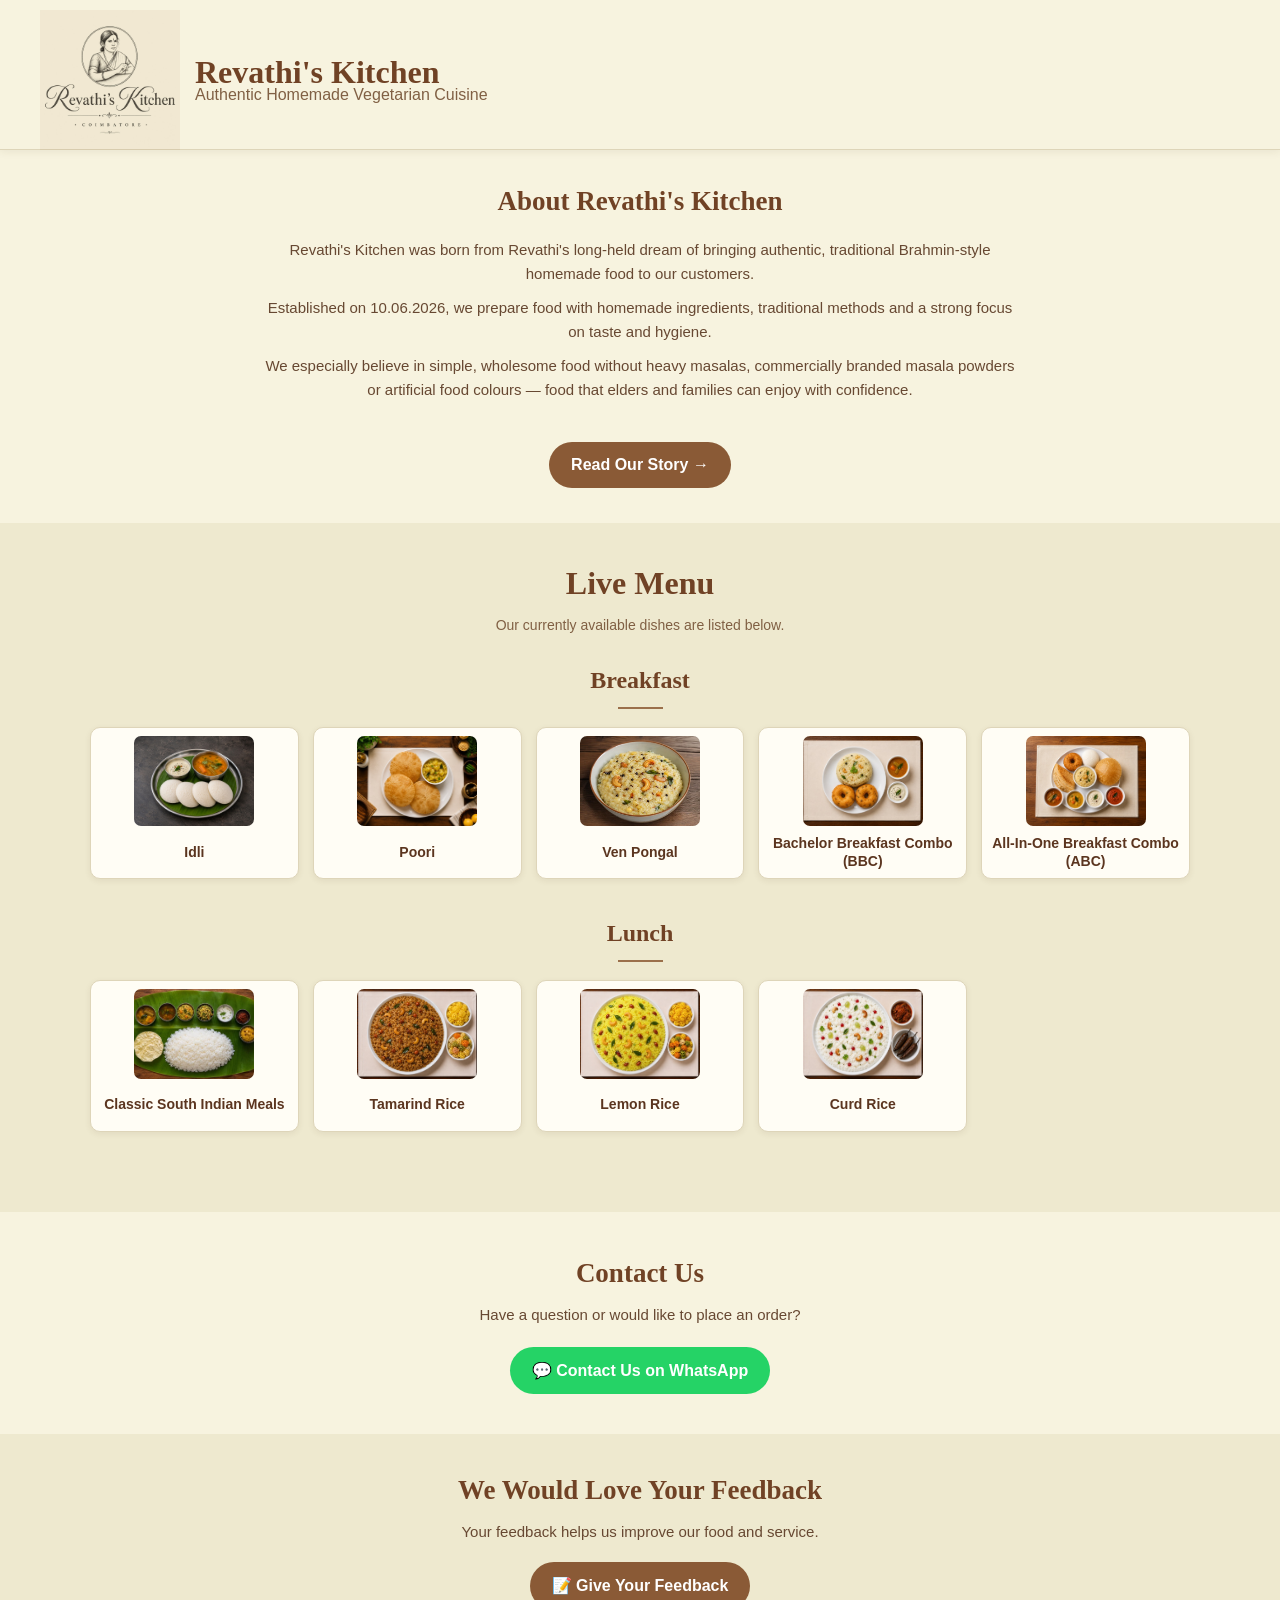
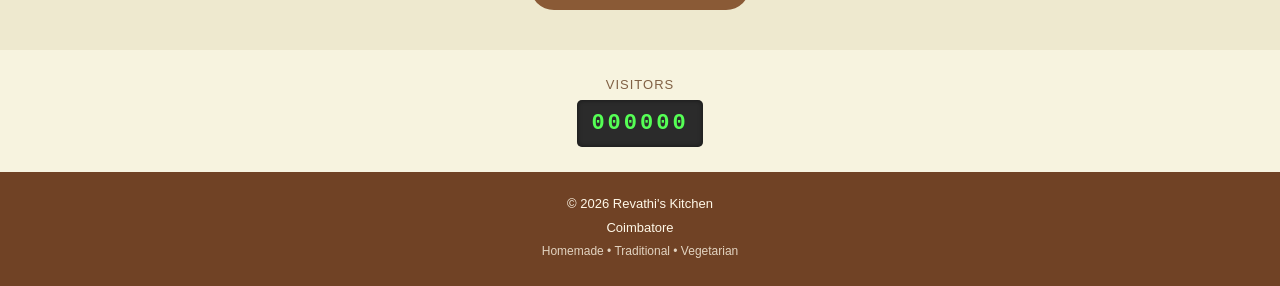
==== commit 160bfe77: "Fix ABC menu image path" ====
--- a/index.html
+++ b/index.html
@@ -26,7 +26,7 @@
         <div class="container">
 
             <img
-                src="images/RK_LOGO.PNG"
+                src="images/rk_logo.png"
                 alt="Revathi's Kitchen Logo"
                 class="logo"
             >
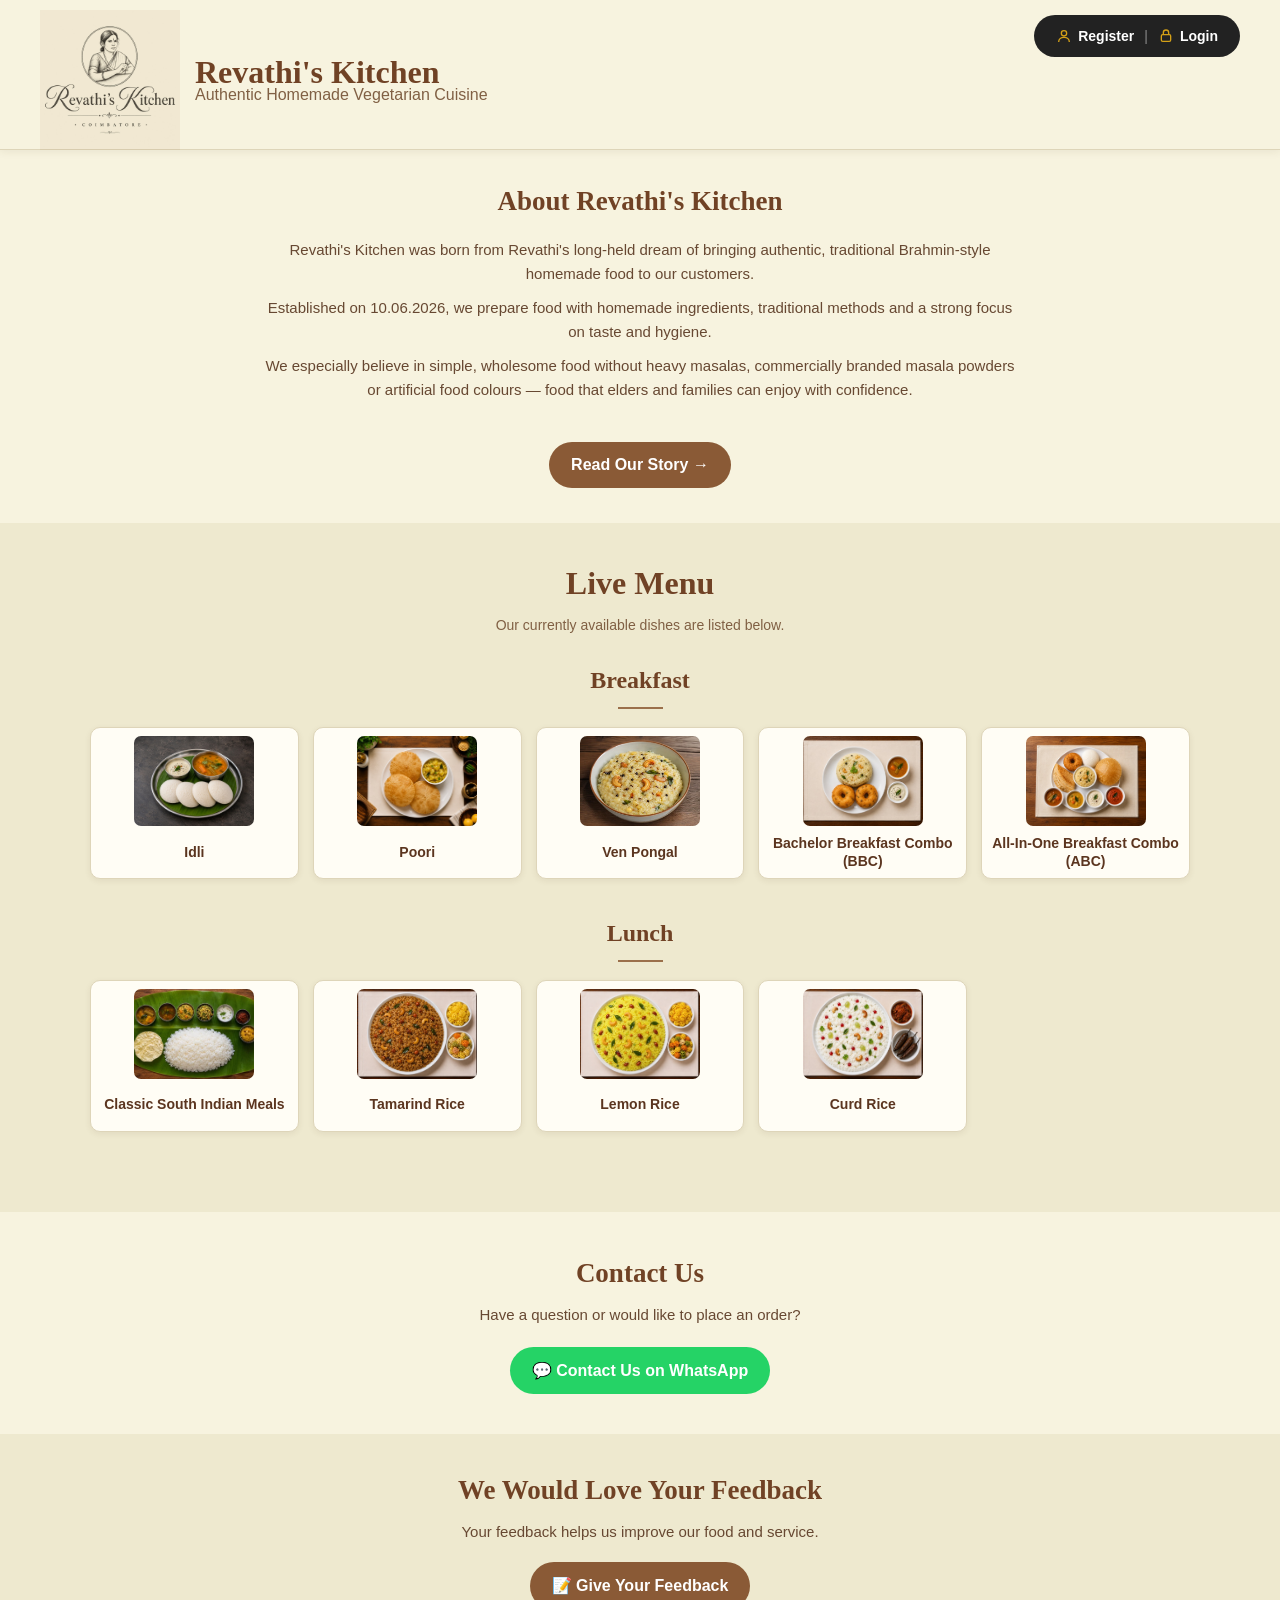
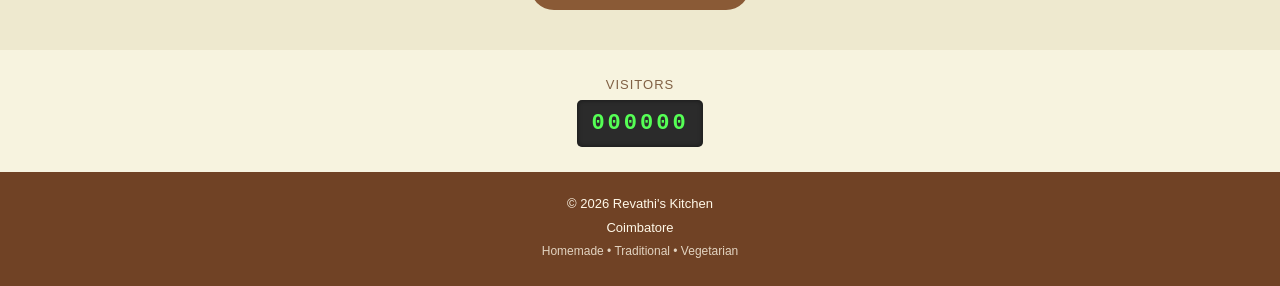
==== commit 5d796019: "Add customer registration and login links" ====
--- a/index.html
+++ b/index.html
@@ -23,24 +23,71 @@
 
     <header class="site-header">
 
-        <div class="container">
-
-            <img
-                src="images/rk_logo.png"
-                alt="Revathi's Kitchen Logo"
-                class="logo"
-            >
-
-            <h1>Revathi's Kitchen</h1>
-
-            <p class="tagline">
-                Authentic Homemade Vegetarian Cuisine
-            </p>
-
-        </div>
-
-    </header>
-
+    <div class="container">
+
+        <!-- CUSTOMER ACCOUNT LINKS -->
+<div class="customer-links">
+
+    <a href="customer-registration.html" class="customer-link">
+
+        <svg
+            class="customer-icon"
+            viewBox="0 0 24 24"
+            aria-hidden="true"
+        >
+            <circle cx="12" cy="8" r="4"></circle>
+            <path d="M4 21c0-4.2 3.6-7 8-7s8 2.8 8 7"></path>
+        </svg>
+
+        <span>Register</span>
+
+    </a>
+
+
+    <span class="customer-divider">|</span>
+
+
+    <a href="login.html" class="customer-link">
+
+        <svg
+            class="customer-icon"
+            viewBox="0 0 24 24"
+            aria-hidden="true"
+        >
+            <rect
+                x="5"
+                y="10"
+                width="14"
+                height="10"
+                rx="2"
+            ></rect>
+
+            <path d="M8 10V7a4 4 0 0 1 8 0v3"></path>
+
+        </svg>
+
+        <span>Login</span>
+
+    </a>
+
+</div>
+
+
+        <img
+            src="images/rk_logo.png"
+            alt="Revathi's Kitchen Logo"
+            class="logo"
+        >
+
+        <h1>Revathi's Kitchen</h1>
+
+        <p class="tagline">
+            Authentic Homemade Vegetarian Cuisine
+        </p>
+
+    </div>
+
+</header>
 
     <!-- =========================================
          ABOUT REVATHI'S KITCHEN
--- a/css/style.css
+++ b/css/style.css
@@ -877,4 +877,58 @@
         line-height: 1.7;
     }
 
+}
+/* =========================================
+   CUSTOMER ACCOUNT LINKS
+========================================= */
+
+.site-header .container {
+    position: relative;
+}
+
+.customer-links {
+    position: absolute;
+    top: 15px;
+    right: 0;
+
+    display: flex;
+    align-items: center;
+    gap: 10px;
+
+    padding: 10px 22px;
+
+    background: #222;
+    border-radius: 30px;
+}
+
+.customer-link {
+    display: flex;
+    align-items: center;
+    gap: 6px;
+
+    color: #ffffff;
+    text-decoration: none;
+
+    font-weight: 600;
+    font-size: 14px;
+}
+
+.customer-link:hover {
+    text-decoration: underline;
+}
+
+.customer-icon {
+    width: 16px;
+    height: 16px;
+
+    fill: none;
+    stroke: #d4a017;
+    stroke-width: 2;
+
+    flex-shrink: 0;
+}
+
+.customer-divider {
+    color: #888;
+    font-size: 14px;
 }
